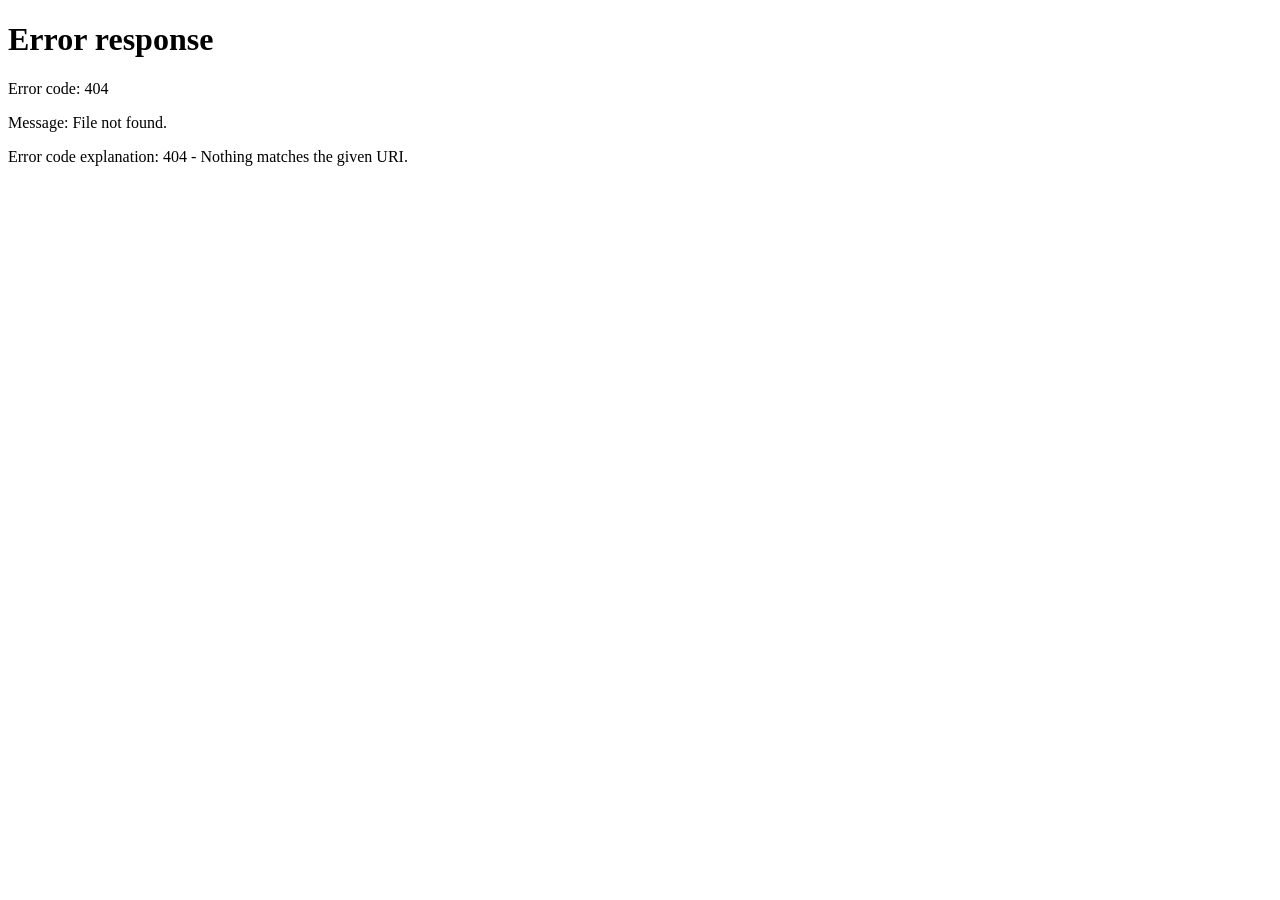
==== index.html @ c30e93aa "rename" ====
<!DOCTYPE html>
<html lang="en">
<head>
    <meta charset="UTF-8" />
    <meta name="viewport" content="width=device-width, initial-scale=1.0" />
    <title>RetDem Procedures</title>
    <meta http-equiv="refresh" content="0; url=pages/home.html" />
    <link rel="canonical" href="pages/home.html" />
</head>
<body>
    <script>
        window.location.replace('pages/home.html');
    </script>
    <noscript>
        <p>
            Redirecting to <a href="pages/home.html">pages/home.html</a>...
        </p>
    </noscript>
</body>
</html>
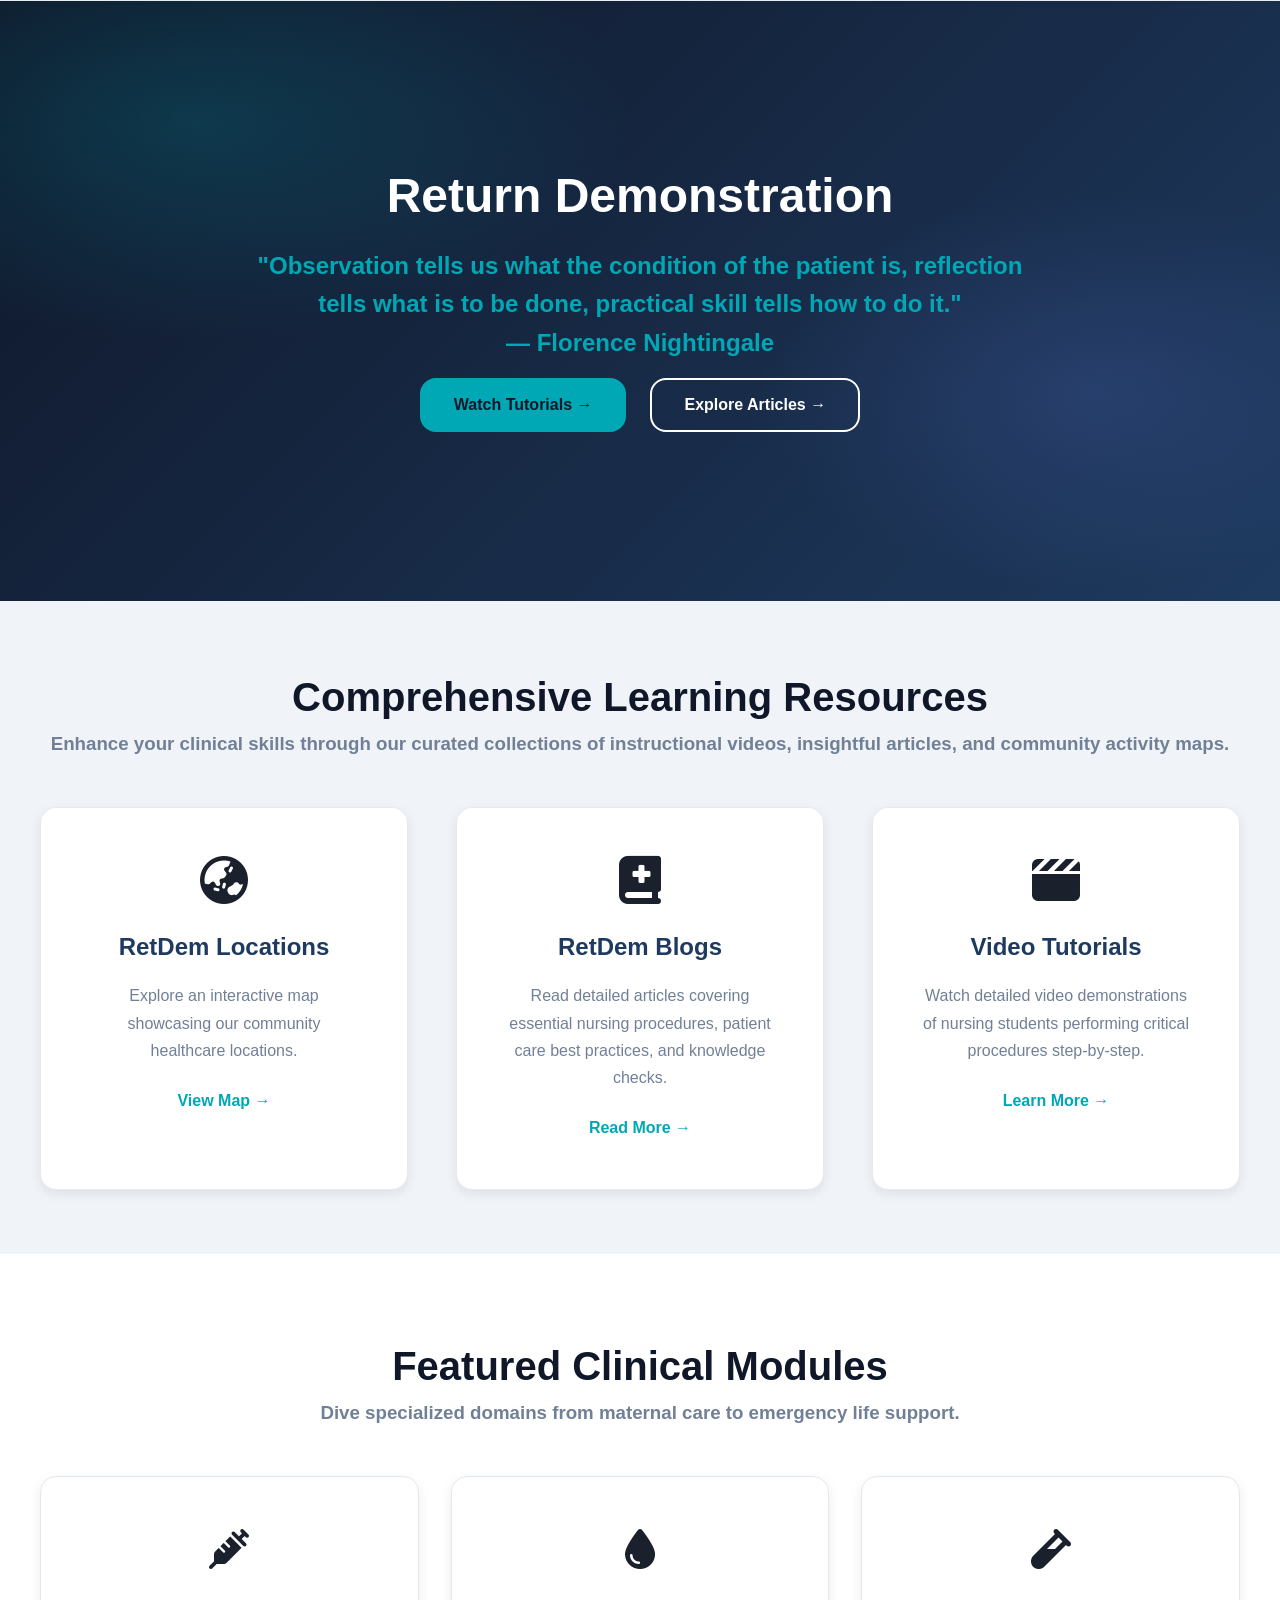
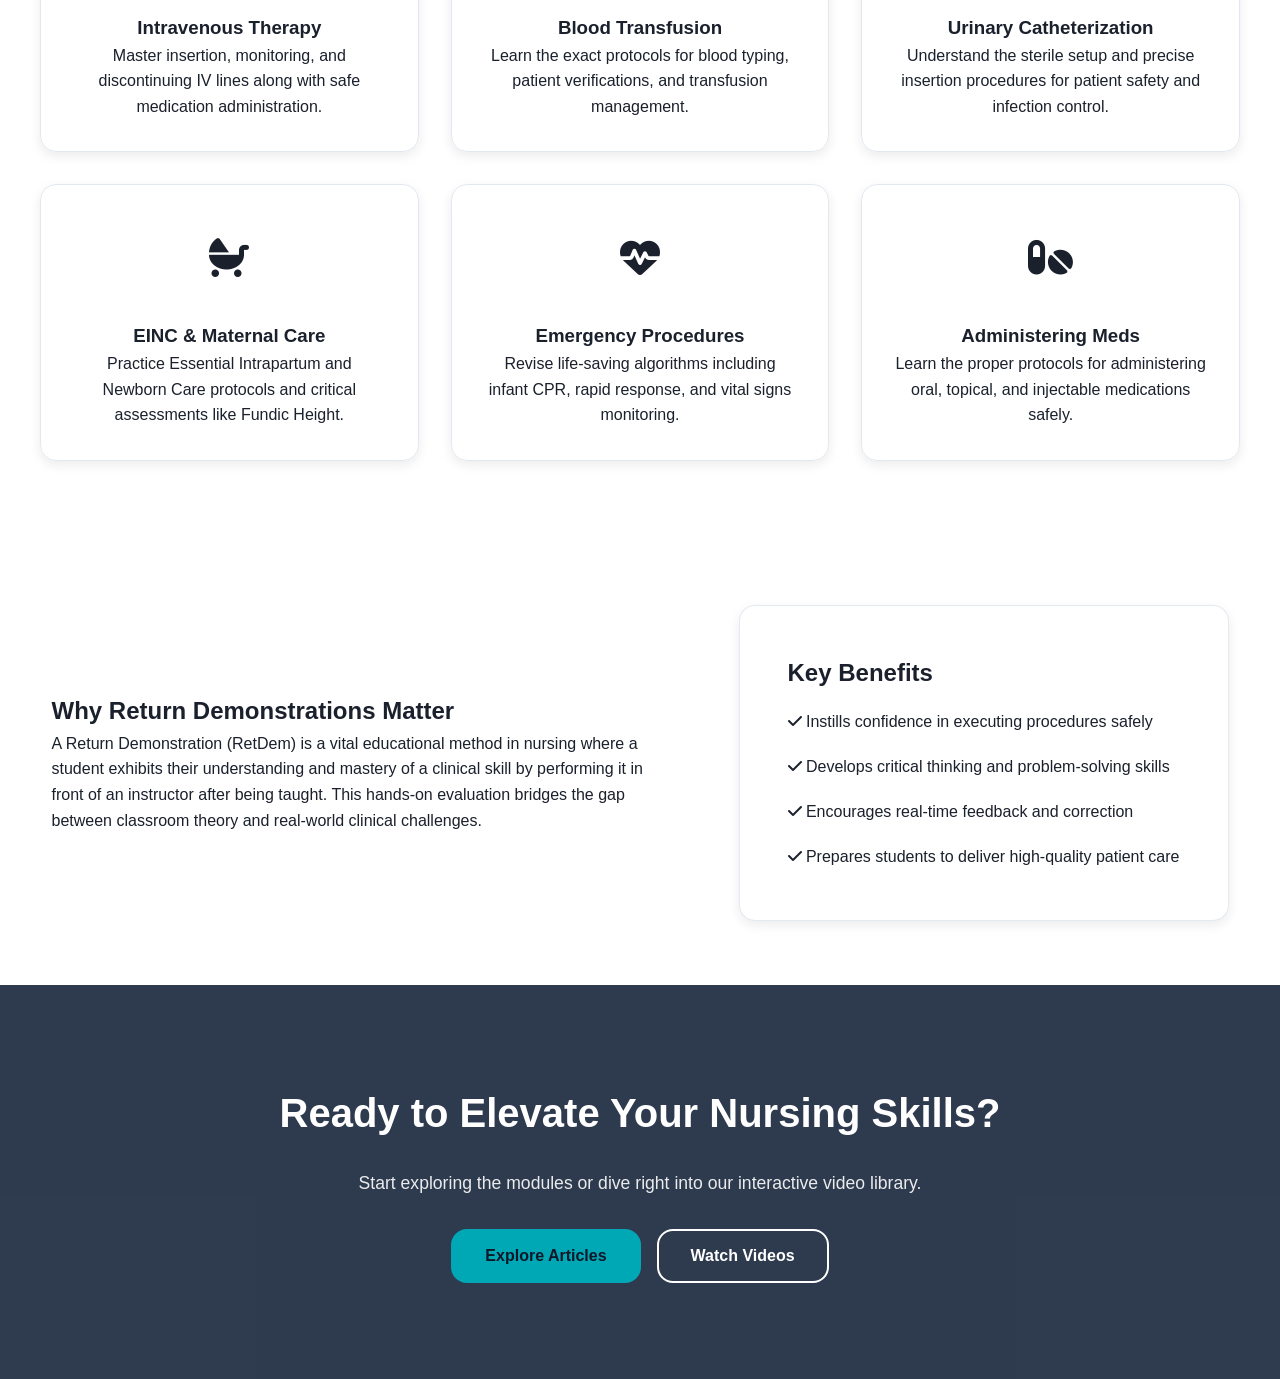
==== commit 4c22c9a2: "added favicon" ====
--- a/index.html
+++ b/index.html
@@ -1,12 +1,15 @@
 <!DOCTYPE html>
 <html lang="en">
+
 <head>
     <meta charset="UTF-8" />
     <meta name="viewport" content="width=device-width, initial-scale=1.0" />
     <title>RetDem Procedures</title>
     <meta http-equiv="refresh" content="0; url=pages/home.html" />
     <link rel="canonical" href="pages/home.html" />
+    <link rel="icon" type="image/png" href="assets/icons/nurse.png">
 </head>
+
 <body>
     <script>
         window.location.replace('pages/home.html');
@@ -17,4 +20,5 @@
         </p>
     </noscript>
 </body>
-</html>
+
+</html>
